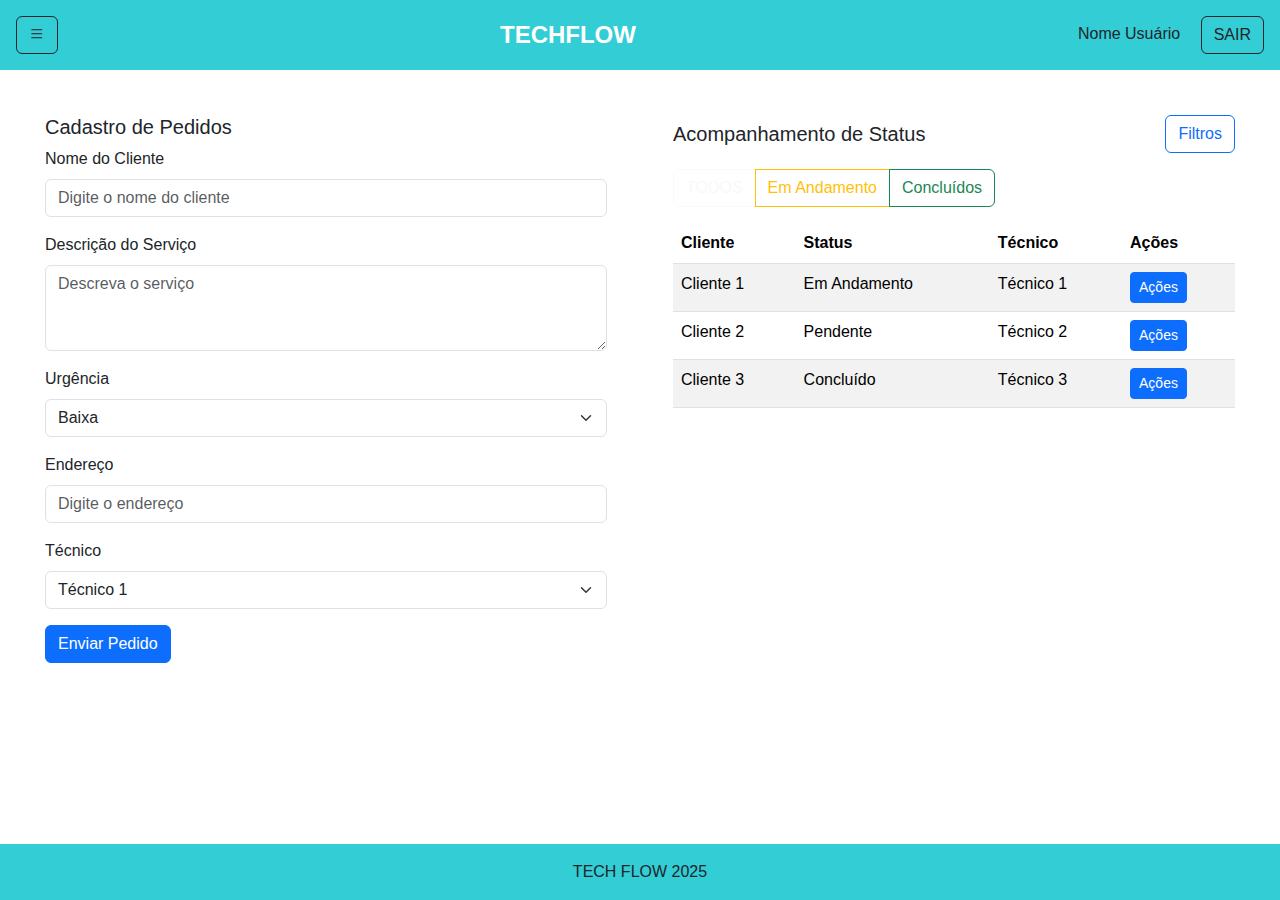
==== pedidos.html @ a0075631 "Mockup pedidos" ====
<!DOCTYPE html>
<html lang="pt-BR">
<head>
    <meta charset="UTF-8">
    <meta name="viewport" content="width=device-width, initial-scale=1.0">
    <title>TechFlow - Pedidos</title>
    <!-- Bootstrap CSS -->
    <link href="https://cdn.jsdelivr.net/npm/bootstrap@5.3.0/dist/css/bootstrap.min.css" rel="stylesheet">
    <!-- CSS personalizado -->
    <link rel="stylesheet" href="style.css">
</head>
<body>
    <!-- Header -->
    <header class="d-flex justify-content-between align-items-center p-3 text-dark">
        <button class="btn btn-outline-dark" id="menu-toggle">
            <i class="bi bi-list"></i>
        </button>
        <div class="logo text-center flex-grow-1">
            <img src="https://via.placeholder.com/50x50.png?text=TechFlow" alt="TechFlow Logo" class="d-none">
            <span class="animated-title">TECHFLOW</span>
        </div>
        <div>
            <span class="me-3">Nome Usuário</span>
            <button class="btn btn-outline-dark">SAIR</button>
        </div>
    </header>

    <!-- Sidebar -->
    <nav class="sidebar text-dark p-3" id="sidebar">
        <ul class="nav flex-column">
            <li class="nav-item">
                <a class="nav-link text-dark" href="index.html">INÍCIO</a>
            </li>
            <li class="nav-item">
                <a class="nav-link text-dark active" href="pedidos.html">Pedidos</a>
            </li>
            <li class="nav-item">
                <a class="nav-link text-dark" href="#">Técnicos</a>
            </li>
            <li class="nav-item">
                <a class="nav-link text-dark" href="#">Sobre</a>
            </li>
        </ul>
    </nav>

    <!-- Main Section -->
    <main class="p-4">
        <div class="row">
            <!-- Cadastro de Pedidos -->
            <div class="col-md-6 mb-4">
                <div class="card beige-card">
                    <div class="card-body">
                        <h5 class="card-title">Cadastro de Pedidos</h5>
                        <form>
                            <div class="mb-3">
                                <label for="nome-cliente" class="form-label">Nome do Cliente</label>
                                <input type="text" class="form-control" id="nome-cliente" placeholder="Digite o nome do cliente">
                            </div>
                            <div class="mb-3">
                                <label for="descricao-servico" class="form-label">Descrição do Serviço</label>
                                <textarea class="form-control" id="descricao-servico" rows="3" placeholder="Descreva o serviço"></textarea>
                            </div>
                            <div class="mb-3">
                                <label for="urgencia" class="form-label">Urgência</label>
                                <select class="form-select" id="urgencia">
                                    <option value="baixa">Baixa</option>
                                    <option value="media">Média</option>
                                    <option value="alta">Alta</option>
                                </select>
                            </div>
                            <div class="mb-3">
                                <label for="endereco" class="form-label">Endereço</label>
                                <input type="text" class="form-control" id="endereco" placeholder="Digite o endereço">
                            </div>
                            <div class="mb-3">
                                <label for="tecnico" class="form-label">Técnico</label>
                                <select class="form-select" id="tecnico">
                                    <option value="tecnico1">Técnico 1</option>
                                    <option value="tecnico2">Técnico 2</option>
                                    <option value="tecnico3">Técnico 3</option>
                                </select>
                            </div>
                            <button type="submit" class="btn btn-primary">Enviar Pedido</button>
                        </form>
                    </div>
                </div>
            </div>

            <!-- Acompanhamento de Pedidos -->
            <div class="col-md-6 mb-4">
                <div class="card beige-card">
                    <div class="card-body">
                        <div class="d-flex justify-content-between align-items-center mb-3">
                            <h5 class="card-title mb-0">Acompanhamento de Status</h5>
                            <button class="btn btn-outline-primary" id="filter-toggle">Filtros</button>
                        </div>
                        <!-- Filtro (inicialmente escondido) -->
                        <div class="filter-card" id="filter-card" style="display: none;">
                            <form>
                                <div class="mb-3">
                                    <label for="filtro-cliente" class="form-label">Cliente</label>
                                    <input type="text" class="form-control" id="filtro-cliente" placeholder="Nome do cliente">
                                </div>
                                <div class="mb-3">
                                    <label for="filtro-status" class="form-label">Status</label>
                                    <select class="form-select" id="filtro-status">
                                        <option value="">Selecione</option>
                                        <option value="pendente">Pendente</option>
                                        <option value="em-andamento">Em Andamento</option>
                                        <option value="concluido">Concluído</option>
                                    </select>
                                </div>
                                <div class="mb-3">
                                    <label for="filtro-tecnico" class="form-label">Técnico</label>
                                    <select class="form-select" id="filtro-tecnico">
                                        <option value="">Selecione</option>
                                        <option value="tecnico1">Técnico 1</option>
                                        <option value="tecnico2">Técnico 2</option>
                                        <option value="tecnico3">Técnico 3</option>
                                    </select>
                                </div>
                                <button type="submit" class="btn btn-primary">Filtrar</button>
                            </form>
                        </div>
                        <!-- Botões de Filtro Rápido -->
                        <div class="btn-group mb-3" role="group">
                            <button type="button" class="btn btn-outline-light">TODOS</button>
                            <button type="button" class="btn btn-outline-warning">Em Andamento</button>
                            <button type="button" class="btn btn-outline-success">Concluídos</button>
                        </div>
                        <!-- Tabela -->
                        <table class="table table-striped">
                            <thead>
                                <tr>
                                    <th>Cliente</th>
                                    <th>Status</th>
                                    <th>Técnico</th>
                                    <th>Ações</th>
                                </tr>
                            </thead>
                            <tbody>
                                <tr>
                                    <td>Cliente 1</td>
                                    <td>Em Andamento</td>
                                    <td>Técnico 1</td>
                                    <td><button class="btn btn-sm btn-primary">Ações</button></td>
                                </tr>
                                <tr>
                                    <td>Cliente 2</td>
                                    <td>Pendente</td>
                                    <td>Técnico 2</td>
                                    <td><button class="btn btn-sm btn-primary">Ações</button></td>
                                </tr>
                                <tr>
                                    <td>Cliente 3</td>
                                    <td>Concluído</td>
                                    <td>Técnico 3</td>
                                    <td><button class="btn btn-sm btn-primary">Ações</button></td>
                                </tr>
                            </tbody>
                        </table>
                    </div>
                </div>
            </div>
        </div>
    </main>

    <!-- Footer -->
    <footer class="text-center p-3 text-dark">
        TECH FLOW 2025
    </footer>

    <!-- Bootstrap JS and Icons -->
    <script src="https://cdn.jsdelivr.net/npm/bootstrap@5.3.0/dist/js/bootstrap.bundle.min.js"></script>
    <link href="https://cdn.jsdelivr.net/npm/bootstrap-icons@1.10.0/font/bootstrap-icons.css" rel="stylesheet">
    <!-- JavaScript personalizado -->
    <script src="script.js"></script>
</body>
</html>
---- style.css ----
html, body {
    margin: 0;
    padding: 0;
    height: 100vh; /* 100% da altura da viewport */
    width: 100vw; /* 100% da largura da viewport */
    font-family: Arial, sans-serif;
    overflow-x: hidden;
}

body {
    display: flex;
    flex-direction: column;
    min-height: 100vh; /* Garante que o body ocupe pelo menos 100% da altura */
    background-color: #ffffff; /* Fundo branco */
}

header {
    background-color: #32cdd5; /* Ciano para o header */
    color: #ffffff; /* Texto branco para contraste */
    width: 100%;
    position: fixed; /* Fixa o header no topo */
    top: 0;
    left: 0;
    z-index: 1000; /* Garante que o header fique acima do sidebar */
}

.logo img {
    width: 50px;
    height: 50px;
}

.animated-title {
    font-size: 1.5rem;
    font-weight: bold;
    animation: pulse 2s infinite;
    color: #ffffff; /* Texto branco */
}

@keyframes pulse {
    0% {
        transform: scale(1);
        opacity: 1;
    }
    50% {
        transform: scale(1.05);
        opacity: 0.8;
    }
    100% {
        transform: scale(1);
        opacity: 1;
    }
}

.sidebar {
    position: fixed;
    top: 70px; /* Começa abaixo do header */
    left: -250px; /* Escondido por padrão */
    width: 250px;
    height: calc(100vh - 70px - 50px); /* Ajusta a altura para não sobrepor o header e o footer fixo */
    background-color: #399196; /* Ciano para o sidebar */
    transition: left 0.3s ease;
    z-index: 999; /* Abaixo do header e do footer */
}

.sidebar.active {
    left: 0; /* Mostra o sidebar */
}

nav .nav-link {
    color: #ffffff !important; /* Texto branco para contraste */
}

nav .nav-link.active {
    background-color: #ffffff; /* Fundo branco para o item ativo */
    color: #32cdd5 !important; /* Texto ciano no item ativo */
    border-radius: 5px;
}

main {
    background-color: #ffffff; /* Fundo branco */
    flex: 1 0 auto; /* Faz o main ocupar o espaço restante */
    width: 100%;
    margin-left: 0;
    margin-top: 70px; /* Ajusta o espaço para o header fixo */
    margin-bottom: 50px; /* Ajusta o espaço para o footer fixo */
    transition: margin-left 0.3s ease;
    overflow-y: auto; /* Permite rolagem vertical se necessário */
    padding: 20px; /* Ajuste de padding */
}

.card {
    border: none;
    background-color: rgba(255, 255, 255, 0.8); /* Fundo branco semi-transparente para o efeito de blur */
    backdrop-filter: blur(50%); /* Aplica o efeito de desfoque no fundo */
    -webkit-backdrop-filter: blur(10px); /* Suporte para navegadores WebKit */
    border:solid 5px rgb(255, 255, 255, 0.1)
}

.card-img-top {
    background-color: #32cdd5; /* Ciano para as imagens */
    height: 300px;
    object-fit: cover;
}

footer {
    background-color: #32cdd5; /* Ciano para o footer */
    color: #ffffff; /* Texto branco */
    width: 100%;
    position: fixed; /* Fixa o footer na parte inferior */
    bottom: 0;
    left: 0;
    z-index: 1000; /* Garante que o footer fique acima do sidebar */
}

/* Responsividade */
@media (max-width: 768px) {
    .sidebar {
        width: 200px; /* Reduz a largura do sidebar em telas menores */
        left: -200px; /* Ajusta a posição inicial */
        top: 60px; /* Ajusta para o header em telas menores */
        height: calc(100vh - 60px - 50px); /* Ajusta a altura para não sobrepor o header e o footer */
    }

    .sidebar.active {
        left: 0;
    }

    main {
        padding: 10px; /* Reduz o padding em telas menores */
        margin-top: 60px; /* Ajusta para o header em telas menores */
        margin-bottom: 50px; /* Ajusta para o footer fixo */
    }

    .animated-title {
        font-size: 1.2rem; /* Reduz o tamanho do título no header */
    }

    .card-img-top {
        height: 200px; /* Reduz a altura das imagens em telas menores */
    }
}

@media (max-width: 576px) {
    .sidebar {
        width: 150px; /* Ainda menor em telas muito pequenas */
        left: -150px;
        top: 50px; /* Ajusta para o header em telas muito pequenas */
        height: calc(100vh - 50px - 50px); /* Ajusta a altura para não sobrepor o header e o footer */
    }

    .sidebar.active {
        left: 0;
    }

    .animated-title {
        font-size: 1rem;
    }

    .card-img-top {
        height: 150px;
    }

    main {
        margin-top: 50px; /* Ajusta para o header em telas muito pequenas */
        margin-bottom: 50px; /* Ajusta para o footer fixo */
    }
}
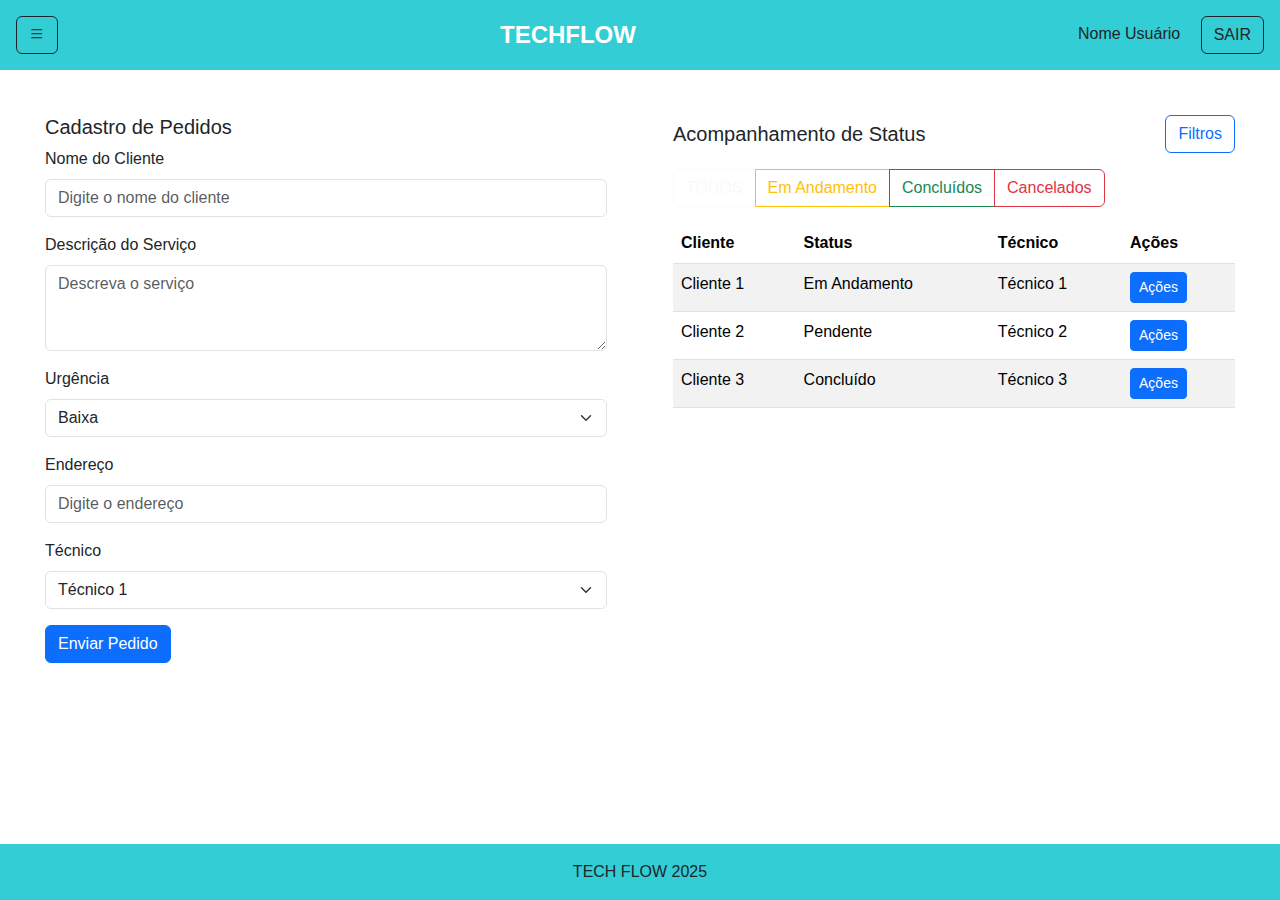
==== commit aab5852a: "Mockup pedidos" ====
--- a/pedidos.html
+++ b/pedidos.html
@@ -35,7 +35,7 @@
                 <a class="nav-link text-dark active" href="pedidos.html">Pedidos</a>
             </li>
             <li class="nav-item">
-                <a class="nav-link text-dark" href="#">Técnicos</a>
+                <a class="nav-link text-dark" href="tecnicos.html">Técnicos</a>
             </li>
             <li class="nav-item">
                 <a class="nav-link text-dark" href="#">Sobre</a>
@@ -127,6 +127,7 @@
                             <button type="button" class="btn btn-outline-light">TODOS</button>
                             <button type="button" class="btn btn-outline-warning">Em Andamento</button>
                             <button type="button" class="btn btn-outline-success">Concluídos</button>
+                            <button type="button" class="btn btn-outline-danger">Cancelados</button>
                         </div>
                         <!-- Tabela -->
                         <table class="table table-striped">
